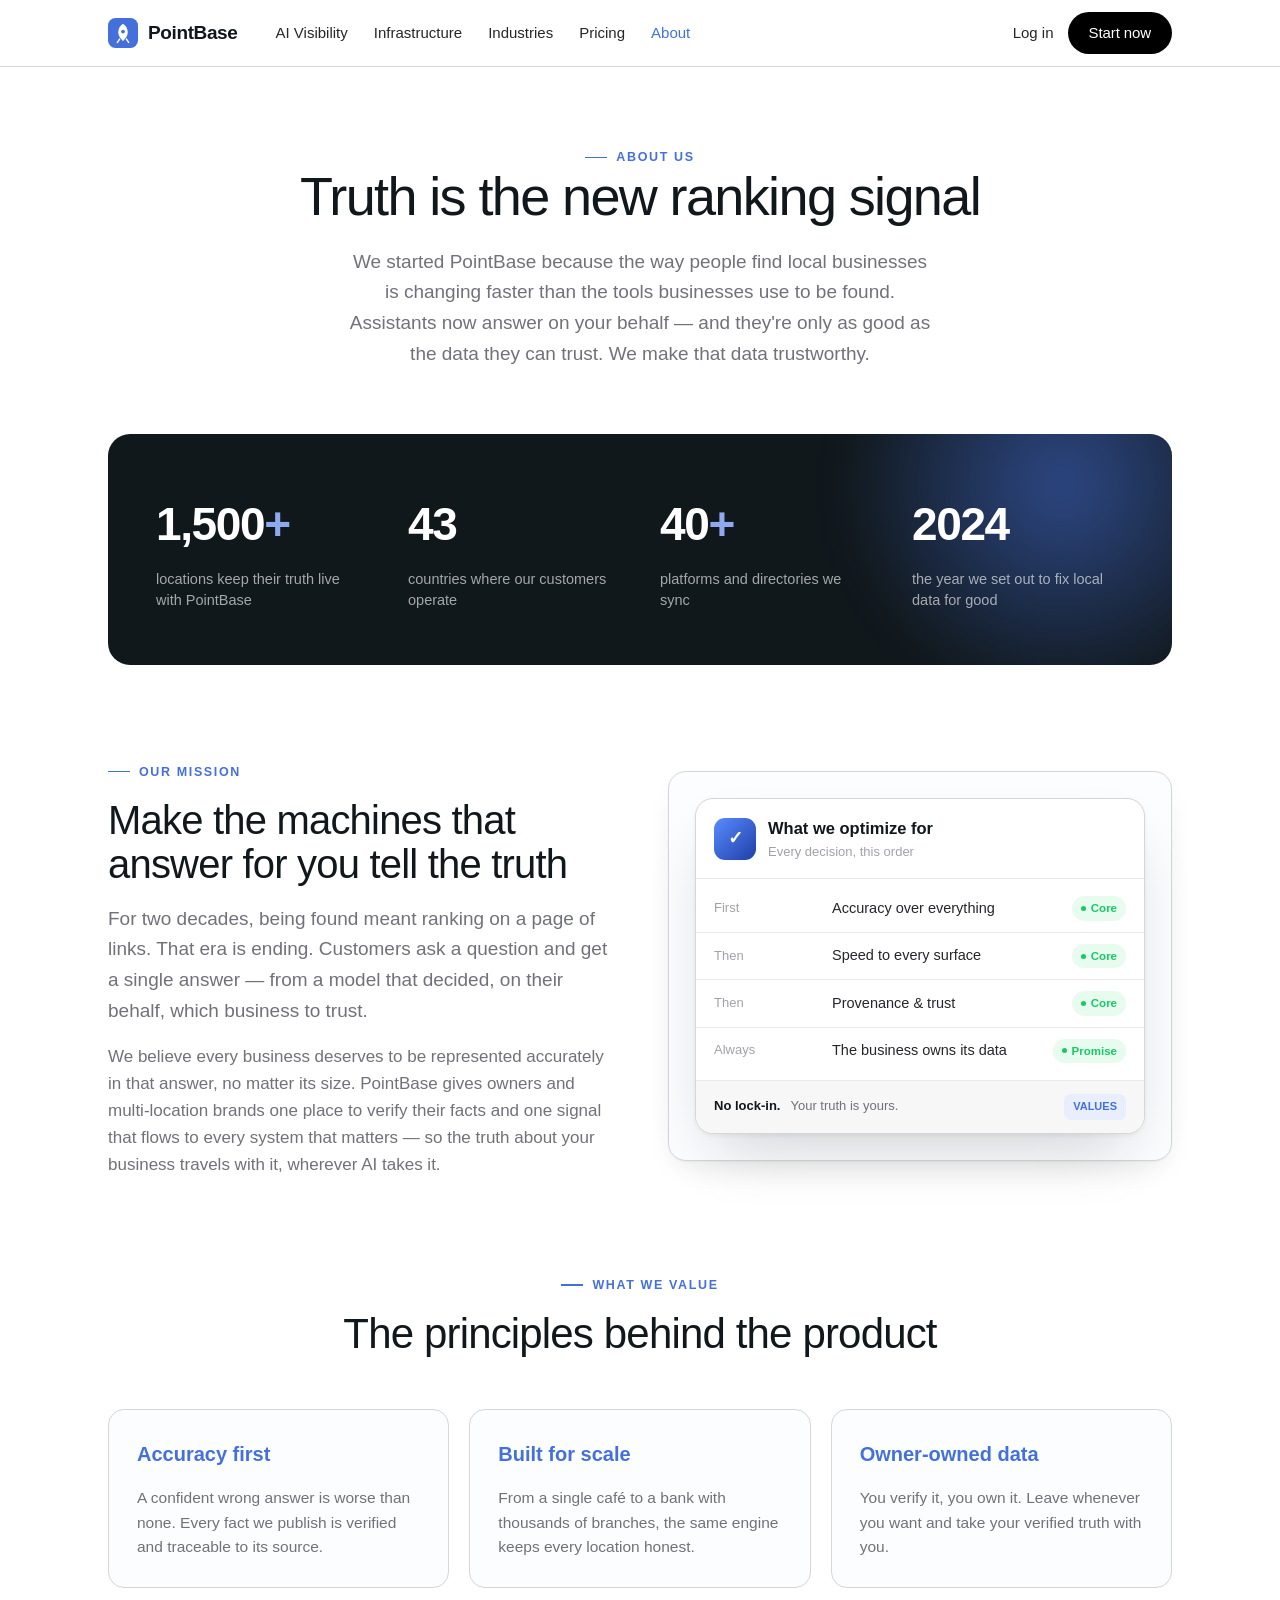
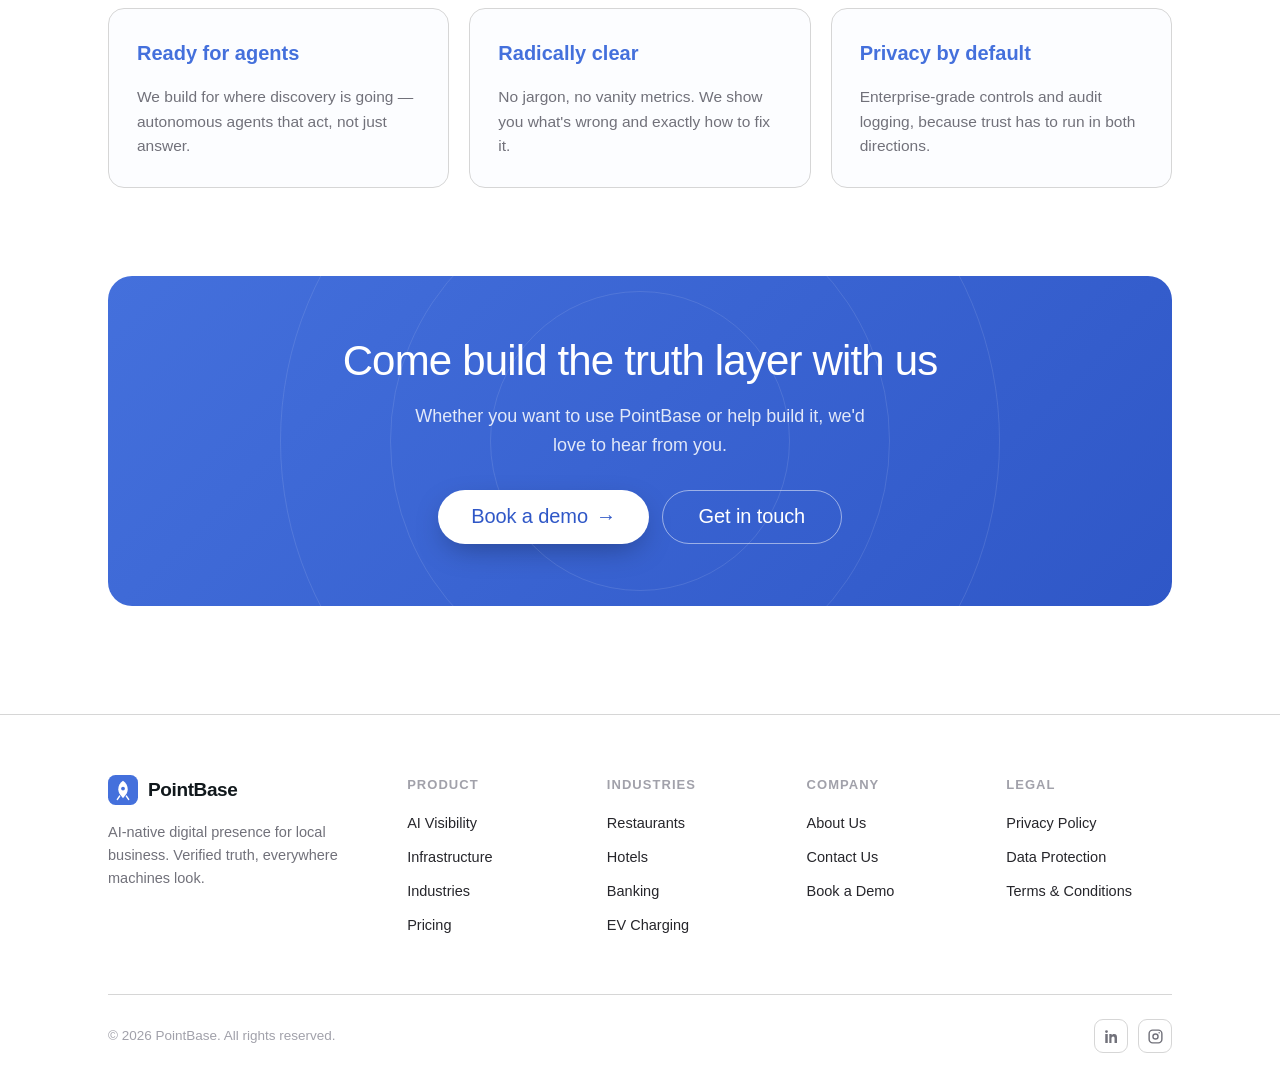
==== about.html @ a091eef6 "Initial commit: PointBase site Co-Authored-By: Claude Opus 5.5 <noreply@anthropic.com>" ====
<!doctype html>
<html lang="en">
<head>
<meta charset="utf-8">
<meta name="viewport" content="width=device-width, initial-scale=1">
<title>About — PointBase</title>
<meta name="description" content="PointBase is building the verified data layer for local business in the age of AI. Our mission: make sure the machines that answer for you tell the truth.">
<link rel="icon" href="data:image/svg+xml,<svg xmlns='http://www.w3.org/2000/svg' viewBox='0 0 100 100'><text y='.9em' font-size='90'>🚀</text></svg>">
<link rel="stylesheet" href="assets/styles.css">
</head>
<body>
<header class="nav">
  <div class="wrap nav-inner">
    <a class="brand" href="index.html"><svg class="mark" viewBox="0 0 32 32" fill="none" aria-hidden="true"><rect width="32" height="32" rx="8" fill="var(--accent)"/><path d="M16 6c3.4 2 5 5.4 5 9.2 0 2.2-.7 4-1.7 5.4l-3.3 4.2-3.3-4.2c-1-1.4-1.7-3.2-1.7-5.4C11 11.4 12.6 8 16 6Z" fill="#fff"/><circle cx="16" cy="14.4" r="2" fill="var(--accent)"/><path d="M12.4 22.5 10 26M19.6 22.5 22 26" stroke="#fff" stroke-width="1.6" stroke-linecap="round"/></svg> PointBase</a>
    <nav class="nav-links">
      <a href="ai-visibility.html">AI Visibility</a>
      <a href="infrastructure.html">Infrastructure</a>
      <a href="industries.html">Industries</a>
      <a href="pricing.html">Pricing</a>
      <a href="about.html" class="active">About</a>
    </nav>
    <div class="nav-cta">
      <a class="login" href="#">Log in</a>
      <a class="btn btn-primary" href="demo.html">Start now</a>
    </div>
  </div>
</header>

<main>
  <section class="page-hero center">
    <div class="wrap">
      <span class="eyebrow">About us</span>
      <h1>Truth is the new ranking signal</h1>
      <p class="lede">We started PointBase because the way people find local businesses is changing faster than the tools businesses use to be found. Assistants now answer on your behalf — and they're only as good as the data they can trust. We make that data trustworthy.</p>
    </div>
  </section>

  <section style="padding-top:24px;">
    <div class="wrap">
      <div class="band">
        <div class="glow"></div>
        <div class="band-grid">
          <div class="stat"><div class="n">1,500<span class="u">+</span></div><div class="l">locations keep their truth live with PointBase</div></div>
          <div class="stat"><div class="n">43</div><div class="l">countries where our customers operate</div></div>
          <div class="stat"><div class="n">40<span class="u">+</span></div><div class="l">platforms and directories we sync</div></div>
          <div class="stat"><div class="n">2024</div><div class="l">the year we set out to fix local data for good</div></div>
        </div>
      </div>
    </div>
  </section>

  <section style="padding-top:0;">
    <div class="wrap split">
      <div>
        <span class="eyebrow">Our mission</span>
        <h2 style="font-size:clamp(28px,3.4vw,40px);margin-top:16px;">Make the machines that answer for you tell the truth</h2>
        <p class="lede" style="margin-top:18px;">For two decades, being found meant ranking on a page of links. That era is ending. Customers ask a question and get a single answer — from a model that decided, on their behalf, which business to trust.</p>
        <p style="margin-top:16px;color:var(--muted);">We believe every business deserves to be represented accurately in that answer, no matter its size. PointBase gives owners and multi-location brands one place to verify their facts and one signal that flows to every system that matters — so the truth about your business travels with it, wherever AI takes it.</p>
      </div>
      <div class="visual">
        <div class="truth">
          <div class="truth-head"><div class="truth-logo" style="background:linear-gradient(135deg,#5A8BFF,#1E3FA8);">✓</div><div><div class="name">What we optimize for</div><div class="sub">Every decision, this order</div></div></div>
          <div class="rows">
            <div class="row"><span class="k">First</span><span class="v">Accuracy over everything</span><span class="tag ok">Core</span></div>
            <div class="row"><span class="k">Then</span><span class="v">Speed to every surface</span><span class="tag ok">Core</span></div>
            <div class="row"><span class="k">Then</span><span class="v">Provenance &amp; trust</span><span class="tag ok">Core</span></div>
            <div class="row"><span class="k">Always</span><span class="v">The business owns its data</span><span class="tag ok">Promise</span></div>
          </div>
          <div class="truth-foot"><b>No lock-in.</b> Your truth is yours.<span class="ai-badge">VALUES</span></div>
        </div>
      </div>
    </div>
  </section>

  <section style="padding-top:0;">
    <div class="wrap">
      <div class="sec-head center"><span class="eyebrow">What we value</span><h2>The principles behind the product</h2></div>
      <div class="grid-3">
        <div class="card value"><div class="vn">Accuracy first</div><p style="color:var(--muted);margin-top:6px;">A confident wrong answer is worse than none. Every fact we publish is verified and traceable to its source.</p></div>
        <div class="card value"><div class="vn">Built for scale</div><p style="color:var(--muted);margin-top:6px;">From a single café to a bank with thousands of branches, the same engine keeps every location honest.</p></div>
        <div class="card value"><div class="vn">Owner-owned data</div><p style="color:var(--muted);margin-top:6px;">You verify it, you own it. Leave whenever you want and take your verified truth with you.</p></div>
        <div class="card value"><div class="vn">Ready for agents</div><p style="color:var(--muted);margin-top:6px;">We build for where discovery is going — autonomous agents that act, not just answer.</p></div>
        <div class="card value"><div class="vn">Radically clear</div><p style="color:var(--muted);margin-top:6px;">No jargon, no vanity metrics. We show you what's wrong and exactly how to fix it.</p></div>
        <div class="card value"><div class="vn">Privacy by default</div><p style="color:var(--muted);margin-top:6px;">Enterprise-grade controls and audit logging, because trust has to run in both directions.</p></div>
      </div>
    </div>
  </section>

  <section style="padding-top:0;">
    <div class="wrap"><div class="cta-band"><div class="rings"><span style="width:300px;height:300px;"></span><span style="width:500px;height:500px;"></span><span style="width:720px;height:720px;"></span></div><h2>Come build the truth layer with us</h2><p>Whether you want to use PointBase or help build it, we'd love to hear from you.</p><div class="cta-actions"><a class="btn btn-primary btn-lg" href="demo.html">Book a demo <span class="arrow">→</span></a><a class="btn btn-ghost btn-lg" href="contact.html">Get in touch</a></div></div></div>
  </section>
</main>

<footer>
  <div class="wrap">
    <div class="foot-grid">
      <div class="foot-brand"><a class="brand" href="index.html"><svg class="mark" viewBox="0 0 32 32" fill="none" aria-hidden="true"><rect width="32" height="32" rx="8" fill="var(--accent)"/><path d="M16 6c3.4 2 5 5.4 5 9.2 0 2.2-.7 4-1.7 5.4l-3.3 4.2-3.3-4.2c-1-1.4-1.7-3.2-1.7-5.4C11 11.4 12.6 8 16 6Z" fill="#fff"/><circle cx="16" cy="14.4" r="2" fill="var(--accent)"/><path d="M12.4 22.5 10 26M19.6 22.5 22 26" stroke="#fff" stroke-width="1.6" stroke-linecap="round"/></svg> PointBase</a><p>AI-native digital presence for local business. Verified truth, everywhere machines look.</p></div>
      <div class="foot-col"><h5>Product</h5><a href="ai-visibility.html">AI Visibility</a><a href="infrastructure.html">Infrastructure</a><a href="industries.html">Industries</a><a href="pricing.html">Pricing</a></div>
      <div class="foot-col"><h5>Industries</h5><a href="industries.html">Restaurants</a><a href="industries.html">Hotels</a><a href="industries.html">Banking</a><a href="industries.html">EV Charging</a></div>
      <div class="foot-col"><h5>Company</h5><a href="about.html">About Us</a><a href="contact.html">Contact Us</a><a href="demo.html">Book a Demo</a></div>
      <div class="foot-col"><h5>Legal</h5><a href="#">Privacy Policy</a><a href="#">Data Protection</a><a href="#">Terms &amp; Conditions</a></div>
    </div>
    <div class="foot-bottom"><p>© 2026 PointBase. All rights reserved.</p><div class="socials"><a href="#" aria-label="LinkedIn"><svg width="17" height="17" viewBox="0 0 24 24" fill="currentColor"><path d="M6.94 5a2 2 0 1 1-4 0 2 2 0 0 1 4 0ZM3.2 8.5h3.5V21H3.2V8.5Zm5.7 0h3.35v1.7h.05c.47-.85 1.6-1.75 3.3-1.75 3.53 0 4.18 2.2 4.18 5.07V21h-3.5v-5.9c0-1.4-.03-3.2-2-3.2-2 0-2.3 1.53-2.3 3.1V21H8.9V8.5Z"/></svg></a><a href="#" aria-label="Instagram"><svg width="17" height="17" viewBox="0 0 24 24" fill="none" stroke="currentColor" stroke-width="2"><rect x="3" y="3" width="18" height="18" rx="5"/><circle cx="12" cy="12" r="3.6"/><circle cx="17.2" cy="6.8" r="1.1" fill="currentColor" stroke="none"/></svg></a></div></div>
  </div>
</footer>
</body>
</html>
---- assets/styles.css ----
/* PointBase — shared styles (Obenan-matched palette, light only) */
:root {
  --ground:#FFFFFF; --surface:#FFFFFF; --surface-2:#F7F7F7; --card:#FCFDFF;
  --ink:#11181C; --ink-2:#26262B; --muted:#71717A; --faint:#A1A1AA;
  --hair:#D6D6D6; --hair-2:#EAEAEC;
  --accent:#4470DC; --accent-deep:#2F57C7; --accent-wash:#E9EEFC;
  --good:#17C964; --good-wash:#E8FBEF; --warn:#F5A524; --warn-wash:#FEF4E6;
  --bad:#F31260; --bad-wash:#FEE7EF;
  --shadow:0 1px 2px rgba(17,24,28,.04),0 12px 32px -12px rgba(17,24,28,.12);
  --shadow-lg:0 2px 4px rgba(17,24,28,.05),0 30px 60px -20px rgba(17,24,28,.20);
  --font-display:"Helvetica Neue",Helvetica,Arial,sans-serif;
  --font-body:"Helvetica Neue",Helvetica,Arial,sans-serif;
  --maxw:1120px;
}
*{box-sizing:border-box;}
html{scroll-behavior:smooth;}
@media (prefers-reduced-motion:reduce){html{scroll-behavior:auto;}*{animation:none!important;transition:none!important;}}
body{margin:0;background:var(--ground);color:var(--ink);font-family:var(--font-body);font-size:17px;line-height:1.6;-webkit-font-smoothing:antialiased;text-rendering:optimizeLegibility;}
a{color:inherit;text-decoration:none;}
::selection{background:var(--accent);color:#fff;}
:focus-visible{outline:2px solid var(--accent);outline-offset:3px;border-radius:4px;}
img{max-width:100%;}
.wrap{max-width:var(--maxw);margin:0 auto;padding:0 28px;}
h1,h2,h3{font-family:var(--font-display);font-weight:500;letter-spacing:-.02em;line-height:1.1;margin:0;text-wrap:balance;}
h1{font-weight:400;letter-spacing:-.03em;}
.eyebrow{font-family:var(--font-display);font-size:12.5px;font-weight:600;letter-spacing:.13em;text-transform:uppercase;color:var(--accent);display:inline-flex;align-items:center;gap:9px;}
.eyebrow::before{content:"";width:22px;height:1.5px;background:var(--accent);display:inline-block;}
p{margin:0;}
.lede{color:var(--muted);font-size:19px;line-height:1.62;}
/* Buttons */
/* Buttons — matched to Obenan: black pills, light weight, flat */
.btn{display:inline-flex;align-items:center;justify-content:center;gap:8px;font-family:var(--font-display);font-weight:400;font-size:15px;line-height:1.5;letter-spacing:-.1px;padding:9px 20px;border-radius:9999px;cursor:pointer;transition:background .2s,color .2s,border-color .2s;border:1px solid transparent;white-space:nowrap;}
.btn-primary{background:#000;color:#fff;}
.btn-primary:hover{background:#1F2937;}
.btn-ghost{background:transparent;color:var(--ink);border:1px solid var(--hair);}
.btn-ghost:hover{background:var(--surface-2);border-color:var(--ink);}
.btn-lg{padding:0 32px;height:54px;min-width:180px;font-size:20px;font-weight:300;line-height:.85;border-radius:9999px;}
.arrow{transition:transform .15s;}
.btn:hover .arrow{transform:translateX(3px);}
/* Nav */
header.nav{position:sticky;top:0;z-index:50;background:rgba(255,255,255,.82);backdrop-filter:saturate(180%) blur(14px);border-bottom:1px solid var(--hair);}
.nav-inner{display:flex;align-items:center;gap:30px;height:66px;}
.brand{display:flex;align-items:center;gap:10px;font-family:var(--font-display);font-weight:700;font-size:19px;letter-spacing:-.02em;color:var(--ink);}
.mark{width:30px;height:30px;flex:none;}
.nav-links{display:flex;gap:26px;margin-left:8px;}
.nav-links a{font-size:15px;color:var(--ink-2);font-weight:500;transition:color .15s;}
.nav-links a:hover,.nav-links a.active{color:var(--accent);}
.nav-cta{margin-left:auto;display:flex;align-items:center;gap:14px;}
.nav-cta .login{font-size:15px;color:var(--ink-2);font-weight:500;}
.nav-cta .login:hover{color:var(--accent);}
@media (max-width:900px){.nav-links,.nav-cta .login{display:none;}}
/* Layout helpers */
section{padding:88px 0;}
.sec-head{max-width:660px;margin-bottom:52px;}
.sec-head.center{margin-inline:auto;text-align:center;}
.sec-head.center .eyebrow{justify-content:center;}
.sec-head h2{font-size:clamp(29px,3.6vw,42px);margin-top:16px;}
.sec-head p{margin-top:18px;}
.page-hero{padding:72px 0 40px;}
.page-hero h1{font-size:clamp(36px,4.6vw,54px);}
.page-hero .lede{margin-top:20px;max-width:56ch;}
.page-hero.center{text-align:center;}
.page-hero.center .lede{margin-inline:auto;}
.page-hero.center .eyebrow{justify-content:center;}
.hero-actions{display:flex;gap:13px;margin-top:30px;flex-wrap:wrap;}
.page-hero.center .hero-actions{justify-content:center;}
.pill{display:inline-flex;align-items:center;gap:8px;font-size:13.5px;font-weight:500;color:var(--ink-2);background:var(--surface);border:1px solid var(--hair);padding:6px 13px 6px 8px;border-radius:100px;box-shadow:var(--shadow);margin-bottom:24px;}
.pill .dot{width:7px;height:7px;border-radius:50%;background:var(--good);box-shadow:0 0 0 3px var(--good-wash);}
.grad{background:linear-gradient(100deg,var(--accent),var(--accent-deep));-webkit-background-clip:text;background-clip:text;color:transparent;}
/* Cards */
.grid-2{display:grid;grid-template-columns:repeat(2,1fr);gap:20px;}
.grid-3{display:grid;grid-template-columns:repeat(3,1fr);gap:20px;}
.grid-4{display:grid;grid-template-columns:repeat(4,1fr);gap:16px;}
.card{background:var(--card);border:1px solid var(--hair);border-radius:16px;padding:28px;transition:transform .18s,box-shadow .18s,border-color .18s;}
.card:hover{transform:translateY(-3px);box-shadow:var(--shadow);border-color:color-mix(in srgb,var(--accent) 35%,var(--hair));}
.card .ic{width:44px;height:44px;border-radius:12px;background:var(--accent-wash);color:var(--accent);display:grid;place-items:center;margin-bottom:18px;}
.card h3{font-size:20px;}
.card p{margin-top:10px;color:var(--muted);font-size:15.5px;line-height:1.58;}
.card ul{margin:16px 0 0;padding:0;list-style:none;display:flex;flex-direction:column;gap:9px;}
.card li{font-size:14.5px;color:var(--ink-2);display:flex;gap:9px;align-items:flex-start;}
.card li svg{flex:none;margin-top:3px;color:var(--good);}
/* Stat band */
.band{background:var(--ink);color:#fff;border-radius:22px;padding:54px 48px;position:relative;overflow:hidden;}
.band .glow{position:absolute;width:460px;height:460px;border-radius:50%;background:radial-gradient(circle,rgba(68,112,220,.55),transparent 68%);top:-180px;right:-120px;filter:blur(20px);pointer-events:none;}
.band-grid{display:grid;grid-template-columns:repeat(4,1fr);gap:40px;position:relative;}
.stat .n{font-family:var(--font-display);font-weight:700;font-size:clamp(34px,4vw,46px);letter-spacing:-.03em;color:#fff;font-variant-numeric:tabular-nums;}
.stat .n .u{color:#8FA9EE;}
.stat .l{color:rgba(255,255,255,.62);font-size:14.5px;margin-top:8px;line-height:1.45;}
/* Split */
.split{display:grid;grid-template-columns:1fr 1fr;gap:56px;align-items:center;}
.split.rev .visual{order:-1;}
.feature-list{display:flex;flex-direction:column;gap:22px;margin-top:28px;}
.fl-item{display:flex;gap:15px;}
.fl-item .fic{width:40px;height:40px;flex:none;border-radius:11px;background:var(--surface);border:1px solid var(--hair);display:grid;place-items:center;color:var(--accent);box-shadow:var(--shadow);}
.fl-item h4{margin:0 0 4px;font-family:var(--font-display);font-size:17px;font-weight:600;letter-spacing:-.01em;}
.fl-item p{color:var(--muted);font-size:15px;}
.visual{background:var(--card);border:1px solid var(--hair);border-radius:18px;padding:26px;box-shadow:var(--shadow);}
/* Truth card */
.truth{background:var(--surface);border:1px solid var(--hair);border-radius:18px;box-shadow:var(--shadow-lg);overflow:hidden;}
.truth-head{display:flex;align-items:center;gap:12px;padding:16px 18px;border-bottom:1px solid var(--hair-2);}
.truth-logo{width:42px;height:42px;border-radius:11px;background:linear-gradient(135deg,#FF8A3D,#E85D2C);display:grid;place-items:center;color:#fff;font-family:var(--font-display);font-weight:700;font-size:18px;flex:none;}
.truth-head .name{font-family:var(--font-display);font-weight:700;font-size:16.5px;}
.truth-head .sub{font-size:13px;color:var(--faint);}
.truth-score{margin-left:auto;text-align:right;}
.truth-score .n{font-family:var(--font-display);font-weight:700;font-size:22px;color:var(--good);font-variant-numeric:tabular-nums;}
.truth-score .l{font-size:11px;color:var(--faint);text-transform:uppercase;letter-spacing:.07em;}
.rows{padding:6px 0;}
.row{display:grid;grid-template-columns:106px 1fr auto;gap:12px;align-items:center;padding:11px 18px;}
.row+.row{border-top:1px solid var(--hair-2);}
.row .k{font-size:13px;color:var(--faint);font-weight:500;}
.row .v{font-size:14.5px;color:var(--ink-2);font-weight:500;}
.tag{font-size:11.5px;font-weight:600;padding:3px 9px;border-radius:100px;display:inline-flex;align-items:center;gap:5px;}
.tag.ok{color:var(--good);background:var(--good-wash);}
.tag.fix{color:var(--warn);background:var(--warn-wash);}
.tag.bad{color:var(--bad);background:var(--bad-wash);}
.tag::before{content:"";width:5px;height:5px;border-radius:50%;background:currentColor;}
.truth-foot{padding:13px 18px;background:var(--surface-2);border-top:1px solid var(--hair-2);display:flex;align-items:center;gap:10px;font-size:13px;color:var(--muted);}
.truth-foot b{color:var(--ink);font-weight:600;}
.ai-badge{margin-left:auto;font-size:11px;font-weight:600;color:var(--accent);background:var(--accent-wash);padding:4px 9px;border-radius:7px;}
/* Industries */
.ind{position:relative;overflow:hidden;border-radius:15px;border:1px solid var(--hair);background:var(--card);padding:22px;min-height:148px;display:flex;flex-direction:column;justify-content:space-between;transition:transform .18s,border-color .18s;}
.ind:hover{transform:translateY(-3px);border-color:var(--accent);}
.ind .ie{width:40px;height:40px;border-radius:11px;display:grid;place-items:center;font-size:20px;background:var(--surface-2);}
.ind h4{font-family:var(--font-display);font-weight:700;font-size:17px;margin:0;}
.ind p{font-size:13px;color:var(--faint);margin-top:3px;}
/* Logos */
.logos{padding:30px 0 8px;}
.logos p{text-align:center;font-size:13px;letter-spacing:.1em;text-transform:uppercase;color:var(--faint);margin-bottom:22px;font-weight:600;}
.logo-row{display:flex;flex-wrap:wrap;justify-content:center;gap:40px 54px;align-items:center;opacity:.85;}
.logo-row span{font-family:var(--font-display);font-weight:700;font-size:20px;color:var(--muted);letter-spacing:-.01em;}
/* Pricing */
.price-grid{display:grid;grid-template-columns:repeat(3,1fr);gap:20px;align-items:stretch;}
.plan{background:var(--card);border:1px solid var(--hair);border-radius:18px;padding:30px;display:flex;flex-direction:column;}
.plan.pop{border-color:var(--accent);box-shadow:var(--shadow-lg);position:relative;}
.plan.pop::before{content:"Most popular";position:absolute;top:-12px;left:30px;background:var(--accent);color:#fff;font-size:11.5px;font-weight:600;padding:4px 12px;border-radius:100px;}
.plan .pname{font-family:var(--font-display);font-weight:600;font-size:17px;color:var(--accent);}
.plan .pprice{font-family:var(--font-display);font-weight:700;font-size:42px;letter-spacing:-.03em;margin:14px 0 2px;font-variant-numeric:tabular-nums;}
.plan .pprice small{font-size:15px;font-weight:500;color:var(--faint);}
.plan .pdesc{color:var(--muted);font-size:14.5px;min-height:42px;}
.plan ul{list-style:none;padding:0;margin:22px 0;display:flex;flex-direction:column;gap:12px;flex:1;}
.plan li{font-size:14.5px;display:flex;gap:10px;align-items:flex-start;color:var(--ink-2);}
.plan li svg{flex:none;margin-top:3px;color:var(--accent);}
/* FAQ */
.faq{display:flex;flex-direction:column;gap:0;max-width:820px;margin:0 auto;}
.faq details{border-bottom:1px solid var(--hair);padding:20px 4px;}
.faq summary{font-family:var(--font-display);font-weight:600;font-size:17.5px;cursor:pointer;list-style:none;display:flex;justify-content:space-between;gap:16px;align-items:center;}
.faq summary::-webkit-details-marker{display:none;}
.faq summary::after{content:"+";color:var(--accent);font-size:22px;font-weight:400;}
.faq details[open] summary::after{content:"–";}
.faq details p{margin-top:12px;color:var(--muted);font-size:15.5px;}
/* Forms */
.form{background:var(--card);border:1px solid var(--hair);border-radius:18px;padding:32px;box-shadow:var(--shadow);}
.field{display:flex;flex-direction:column;gap:7px;margin-bottom:18px;}
.field label{font-size:14px;font-weight:600;color:var(--ink-2);font-family:var(--font-display);}
.field input,.field textarea,.field select{font-family:var(--font-body);font-size:15.5px;padding:12px 14px;border-radius:10px;border:1px solid var(--hair);background:var(--ground);color:var(--ink);transition:border-color .15s;}
.field input:focus,.field textarea:focus,.field select:focus{outline:none;border-color:var(--accent);}
.field textarea{resize:vertical;min-height:120px;}
.form-note{font-size:13px;color:var(--faint);margin-top:6px;}
/* Contact detail cards */
.contact-item{display:flex;gap:14px;align-items:flex-start;padding:18px 0;border-bottom:1px solid var(--hair-2);}
.contact-item .ci{width:42px;height:42px;flex:none;border-radius:11px;background:var(--accent-wash);color:var(--accent);display:grid;place-items:center;}
.contact-item h4{margin:0 0 3px;font-family:var(--font-display);font-size:16px;font-weight:600;}
.contact-item p{color:var(--muted);font-size:14.5px;}
/* Values */
.value{display:flex;flex-direction:column;gap:10px;}
.value .vn{font-family:var(--font-display);font-weight:700;font-size:20px;color:var(--accent);}
/* CTA */
.cta-band{background:linear-gradient(135deg,var(--accent),var(--accent-deep));border-radius:24px;padding:62px 48px;text-align:center;position:relative;overflow:hidden;}
.cta-band h2{color:#fff;font-size:clamp(28px,3.6vw,42px);}
.cta-band p{color:rgba(255,255,255,.85);max-width:48ch;margin:18px auto 30px;font-size:18px;}
.cta-band .btn-primary{background:#fff;color:var(--accent-deep);box-shadow:0 10px 30px -8px rgba(0,0,0,.35);}
.cta-band .btn-primary:hover{background:#fff;transform:translateY(-2px);}
.cta-band .btn-ghost{color:#fff;border-color:rgba(255,255,255,.5);}
.cta-band .btn-ghost:hover{background:rgba(255,255,255,.12);border-color:#fff;}
.cta-actions{display:flex;gap:13px;justify-content:center;flex-wrap:wrap;}
.cta-band .rings{position:absolute;inset:0;pointer-events:none;opacity:.5;}
.cta-band .rings span{position:absolute;border:1px solid rgba(255,255,255,.22);border-radius:50%;top:50%;left:50%;transform:translate(-50%,-50%);}
/* Footer */
footer{border-top:1px solid var(--hair);padding:60px 0 34px;margin-top:20px;}
.foot-grid{display:grid;grid-template-columns:1.6fr 1fr 1fr 1fr 1fr;gap:34px;}
.foot-brand p{color:var(--muted);font-size:14.5px;margin-top:16px;max-width:30ch;}
.foot-col h5{font-family:var(--font-display);font-size:13px;text-transform:uppercase;letter-spacing:.08em;color:var(--faint);font-weight:600;margin:0 0 16px;}
.foot-col a{display:block;color:var(--ink-2);font-size:14.5px;margin-bottom:11px;transition:color .15s;}
.foot-col a:hover{color:var(--accent);}
.foot-bottom{display:flex;justify-content:space-between;align-items:center;margin-top:46px;padding-top:24px;border-top:1px solid var(--hair);gap:16px;flex-wrap:wrap;}
.foot-bottom p{font-size:13.5px;color:var(--faint);}
.socials{display:flex;gap:10px;}
.socials a{width:34px;height:34px;border-radius:9px;border:1px solid var(--hair);display:grid;place-items:center;color:var(--muted);transition:color .15s,border-color .15s;}
.socials a:hover{color:var(--accent);border-color:var(--accent);}
@media (max-width:940px){
  .hero-grid,.split,.band-grid,.grid-3,.grid-4,.grid-2,.price-grid{grid-template-columns:1fr;}
  .band-grid{grid-template-columns:repeat(2,1fr);gap:30px;}
  .grid-4{grid-template-columns:repeat(2,1fr);}
  .split.rev .visual{order:0;}
  .foot-grid{grid-template-columns:1fr 1fr;}
  section{padding:64px 0;}
}
@media (max-width:560px){
  .grid-4{grid-template-columns:1fr;}
  .band,.cta-band{padding:40px 26px;}
}
/* ===== Front-page sections (Obenan-format) ===== */
.centered{max-width:820px;margin:0 auto;text-align:center;}
.centered .lede{margin:18px auto 0;}
.section-tag{font-size:13px;font-weight:600;color:var(--accent);letter-spacing:.04em;margin-bottom:14px;}
h2.big{font-size:clamp(28px,4.2vw,48px);line-height:1.08;font-weight:400;letter-spacing:-.025em;}
/* Centered hero (Obenan format) */
.hero-center{text-align:center;padding:70px 0 52px;}
.hero-title{font-family:var(--font-display);font-weight:300;font-size:clamp(34px,7vw,86px);line-height:1.05;letter-spacing:-.025em;max-width:16ch;margin:0 auto;color:var(--ink);}
.trust-up{margin-top:32px;text-transform:uppercase;letter-spacing:.13em;font-size:13px;font-weight:500;color:var(--faint);}
.hero-card{margin:50px auto 0;max-width:560px;width:100%;}
.hero-center .hero-actions{justify-content:center;margin-top:38px;}
.muted-line{color:var(--muted);font-size:17px;text-align:center;max-width:640px;margin:34px auto 0;}
/* Business truth card (stacked label/value + state) */
.biz{background:var(--surface);border:1px solid var(--hair);border-radius:20px;box-shadow:var(--shadow-lg);overflow:hidden;width:100%;max-width:540px;margin:0 auto;}
.biz-head{padding:18px 20px 16px;border-bottom:1px solid var(--hair-2);}
.biz-head .name{font-family:var(--font-display);font-weight:500;font-size:18px;}
.biz-head .addr{font-size:13px;color:var(--faint);margin-top:3px;}
.biz-body{padding:2px 20px;}
.biz-row{padding:12px 0;border-top:1px solid var(--hair-2);}
.biz-row:first-child{border-top:none;}
.biz-row .k{font-size:11px;letter-spacing:.09em;text-transform:uppercase;color:var(--faint);font-weight:600;}
.biz-row .v{font-size:15px;color:var(--muted);margin-top:3px;}
.biz-row .conflict{font-size:13.5px;color:var(--muted);opacity:.85;margin-top:3px;}
.biz-row .v.ok{color:var(--ink-2);}
.biz-foot{padding:16px 20px 20px;}
.biz-badge{display:inline-flex;align-items:center;gap:8px;padding:7px 14px;border-radius:9999px;font-family:var(--font-display);font-weight:600;font-size:12px;letter-spacing:.09em;text-transform:uppercase;}
.biz-badge.bad{color:#C2410C;background:#FDEEE1;}
.biz-badge.good{color:#0E7C4A;background:var(--good-wash);}
.biz-badge .badge-dot{width:7px;height:7px;border-radius:50%;background:currentColor;}
/* State pills */
.states{display:flex;gap:12px;justify-content:center;flex-wrap:wrap;margin:0 auto 8px;}
.state{padding:9px 20px;border-radius:9999px;border:1px solid var(--hair);font-family:var(--font-display);font-size:14.5px;font-weight:500;color:var(--muted);background:var(--surface);display:inline-flex;align-items:center;gap:8px;}
.state .sd{width:8px;height:8px;border-radius:50%;background:var(--faint);}
.state.on{color:var(--ink);border-color:var(--ink);}
.state.on.green{color:var(--good);border-color:var(--good);background:var(--good-wash);}
.state.on.green .sd{background:var(--good);}
.state.on .sd{background:var(--accent);}
/* Feature list (five systems) */
.systems{display:grid;grid-template-columns:repeat(2,1fr);gap:14px 40px;}
.sys{display:flex;gap:14px;padding:16px 0;border-top:1px solid var(--hair-2);}
.sys:first-child,.sys:nth-child(2){border-top:none;}
.sys .si{width:38px;height:38px;flex:none;border-radius:10px;background:var(--accent-wash);color:var(--accent);display:grid;place-items:center;}
.sys h4{margin:0 0 3px;font-family:var(--font-display);font-weight:500;font-size:16px;}
.sys p{margin:0;color:var(--muted);font-size:14px;line-height:1.5;}
/* AI-to-AI chat mockup */
.chat{background:var(--surface);border:1px solid var(--hair);border-radius:20px;box-shadow:var(--shadow-lg);overflow:hidden;width:100%;max-width:440px;}
.chat-head{display:flex;align-items:center;gap:10px;padding:15px 18px;border-bottom:1px solid var(--hair-2);}
.chat-head .avatar{width:30px;height:30px;border-radius:8px;background:#000;color:#fff;display:grid;place-items:center;font-size:13px;font-weight:600;font-family:var(--font-display);}
.chat-head .ct{font-family:var(--font-display);font-weight:500;font-size:15px;}
.chat-head .cs{font-size:12px;color:var(--good);margin-left:auto;display:flex;align-items:center;gap:6px;}
.chat-head .cs::before{content:"";width:7px;height:7px;border-radius:50%;background:var(--good);}
.chat-body{padding:18px;display:flex;flex-direction:column;gap:12px;background:var(--surface-2);}
.bubble{padding:12px 15px;border-radius:14px;font-size:14px;line-height:1.5;max-width:88%;}
.bubble.user{align-self:flex-end;background:#000;color:#fff;border-bottom-right-radius:4px;}
.bubble.ai{align-self:flex-start;background:var(--surface);border:1px solid var(--hair);color:var(--ink-2);border-bottom-left-radius:4px;}
.chat-input{display:flex;align-items:center;gap:10px;padding:12px 16px;border-top:1px solid var(--hair-2);color:var(--faint);font-size:14px;}
.chat-input .send{margin-left:auto;width:30px;height:30px;border-radius:8px;background:#000;color:#fff;display:grid;place-items:center;}
/* Marquee */
.marquee{overflow:hidden;-webkit-mask-image:linear-gradient(90deg,transparent,#000 8%,#000 92%,transparent);mask-image:linear-gradient(90deg,transparent,#000 8%,#000 92%,transparent);}
.marquee-track{display:flex;gap:52px;width:max-content;animation:rr-scroll 34s linear infinite;}
.marquee-track span{font-family:var(--font-display);font-weight:500;font-size:19px;color:var(--muted);white-space:nowrap;}
@keyframes rr-scroll{to{transform:translateX(-50%);}}
@media (prefers-reduced-motion:reduce){.marquee-track{animation:none;}}
/* Testimonial */
.quote-wrap{max-width:900px;margin:0 auto;text-align:center;}
.quote-wrap .stats-inline{display:flex;justify-content:center;gap:56px;margin-bottom:36px;flex-wrap:wrap;}
.quote-wrap .stats-inline .qs .n{font-family:var(--font-display);font-weight:500;font-size:44px;color:var(--accent);letter-spacing:-.02em;}
.quote-wrap .stats-inline .qs .l{color:var(--muted);font-size:14px;}
.quote-wrap blockquote{font-family:var(--font-display);font-weight:400;font-size:clamp(22px,2.8vw,30px);line-height:1.34;letter-spacing:-.01em;margin:0 0 24px;text-wrap:balance;}
.quote-wrap .cite{font-size:15px;color:var(--muted);}
.quote-wrap .cite b{color:var(--ink);font-weight:600;}
@media (max-width:940px){.systems{grid-template-columns:1fr;}.sys:nth-child(2){border-top:1px solid var(--hair-2);}}
/* ===== Phone / small viewports ===== */
@media (max-width:600px){
  .wrap{padding:0 20px;}
  section{padding:52px 0;}
  .hero-center{padding:44px 0 40px;}
  .hero-title{font-size:clamp(31px,8.6vw,46px);max-width:18ch;}
  .trust-up{margin-top:26px;font-size:12px;}
  .hero-card{margin-top:38px;}
  .page-hero{padding-top:44px;}
  h2.big{font-size:clamp(26px,7vw,34px);}
  .sec-head h2{font-size:clamp(26px,7vw,32px);}
  .page-hero h1{font-size:clamp(32px,8.6vw,42px);}
  .lede{font-size:17px;}
  .band{padding:32px 22px;border-radius:18px;}
  .band-grid{grid-template-columns:1fr 1fr;gap:26px 20px;}
  .stat .n{font-size:clamp(28px,9vw,36px);}
  .btn-lg{height:50px;font-size:17px;padding:0 24px;min-width:0;width:100%;}
  .hero-actions,.cta-actions{width:100%;}
  .hero-actions .btn,.cta-actions .btn{flex:1 1 100%;}
  .cta-band{padding:38px 22px;}
  .quote-wrap .stats-inline{gap:32px;}
  .quote-wrap .stats-inline .qs .n{font-size:36px;}
  .foot-grid{grid-template-columns:1fr 1fr;gap:28px 20px;}
  .biz{max-width:100%;}
  .marquee-track span{font-size:17px;}
}
@media (max-width:380px){
  .foot-grid{grid-template-columns:1fr;}
  .band-grid{grid-template-columns:1fr;}
}
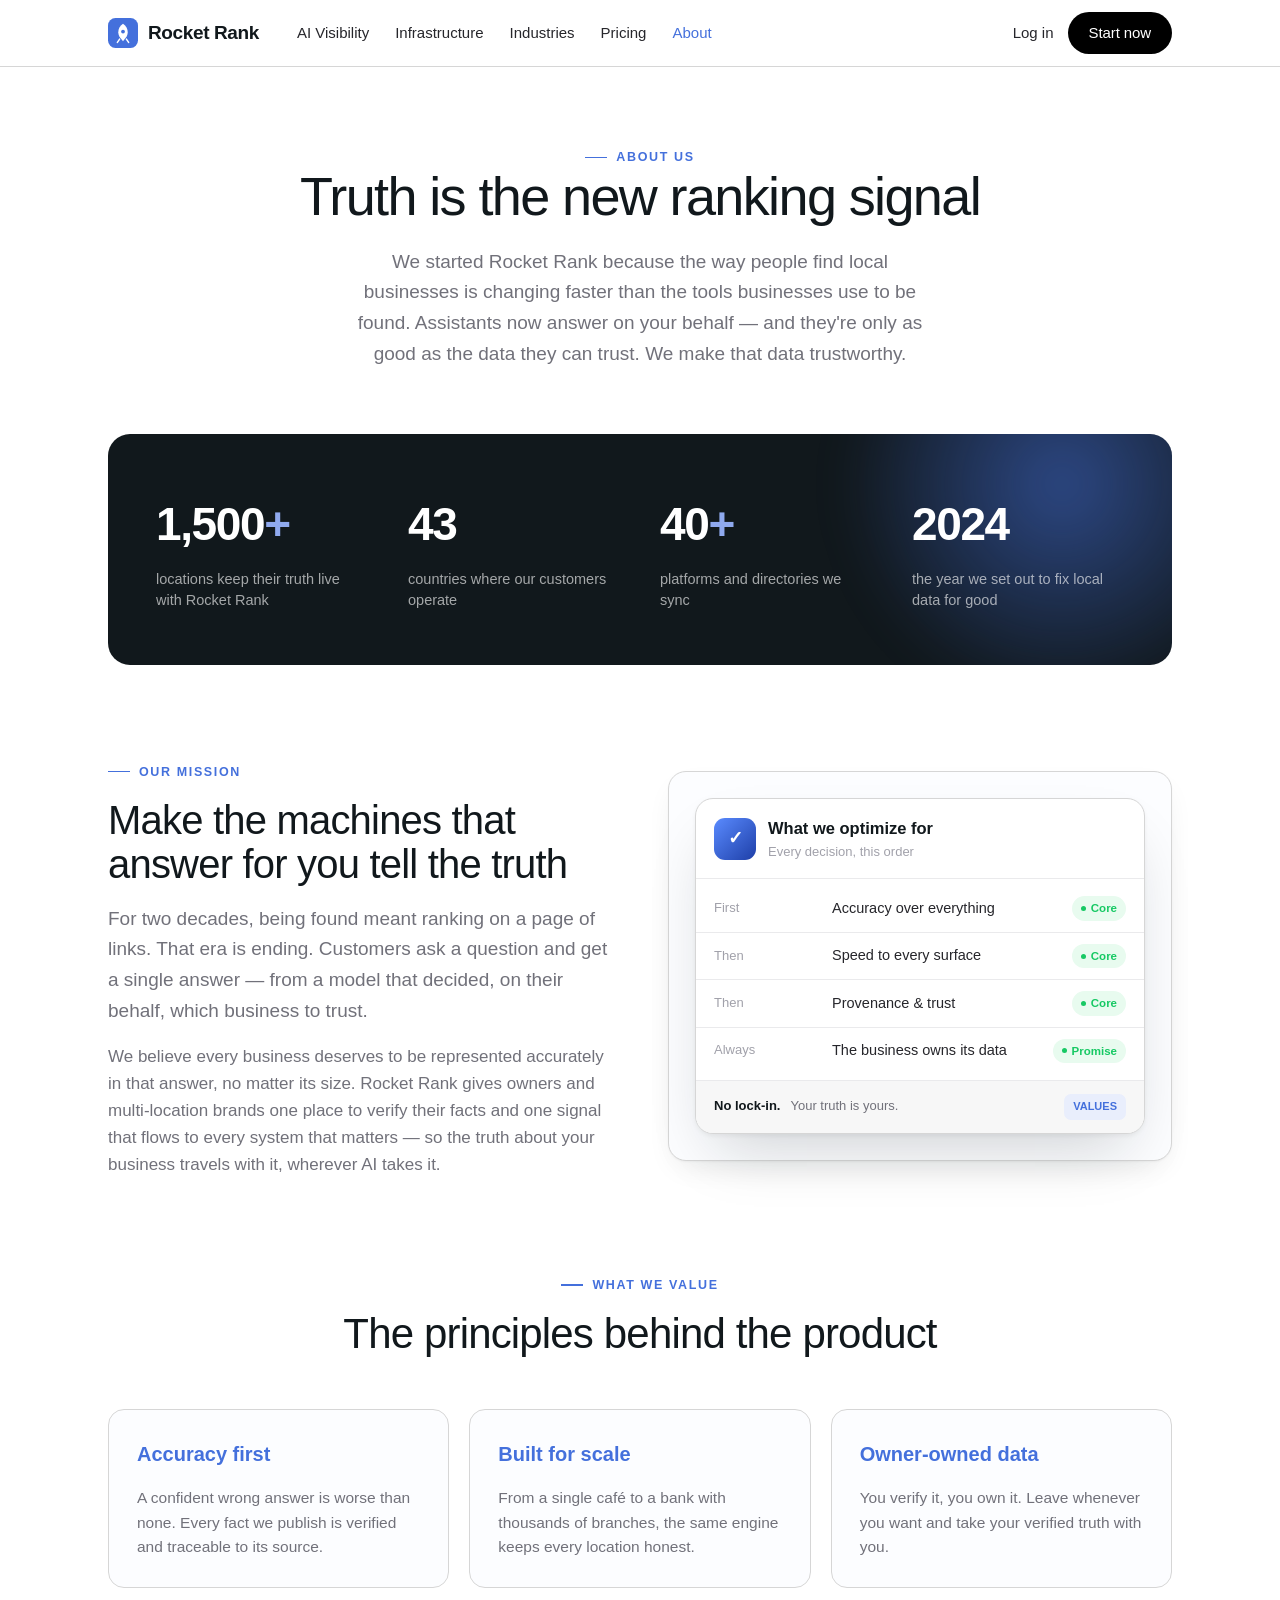
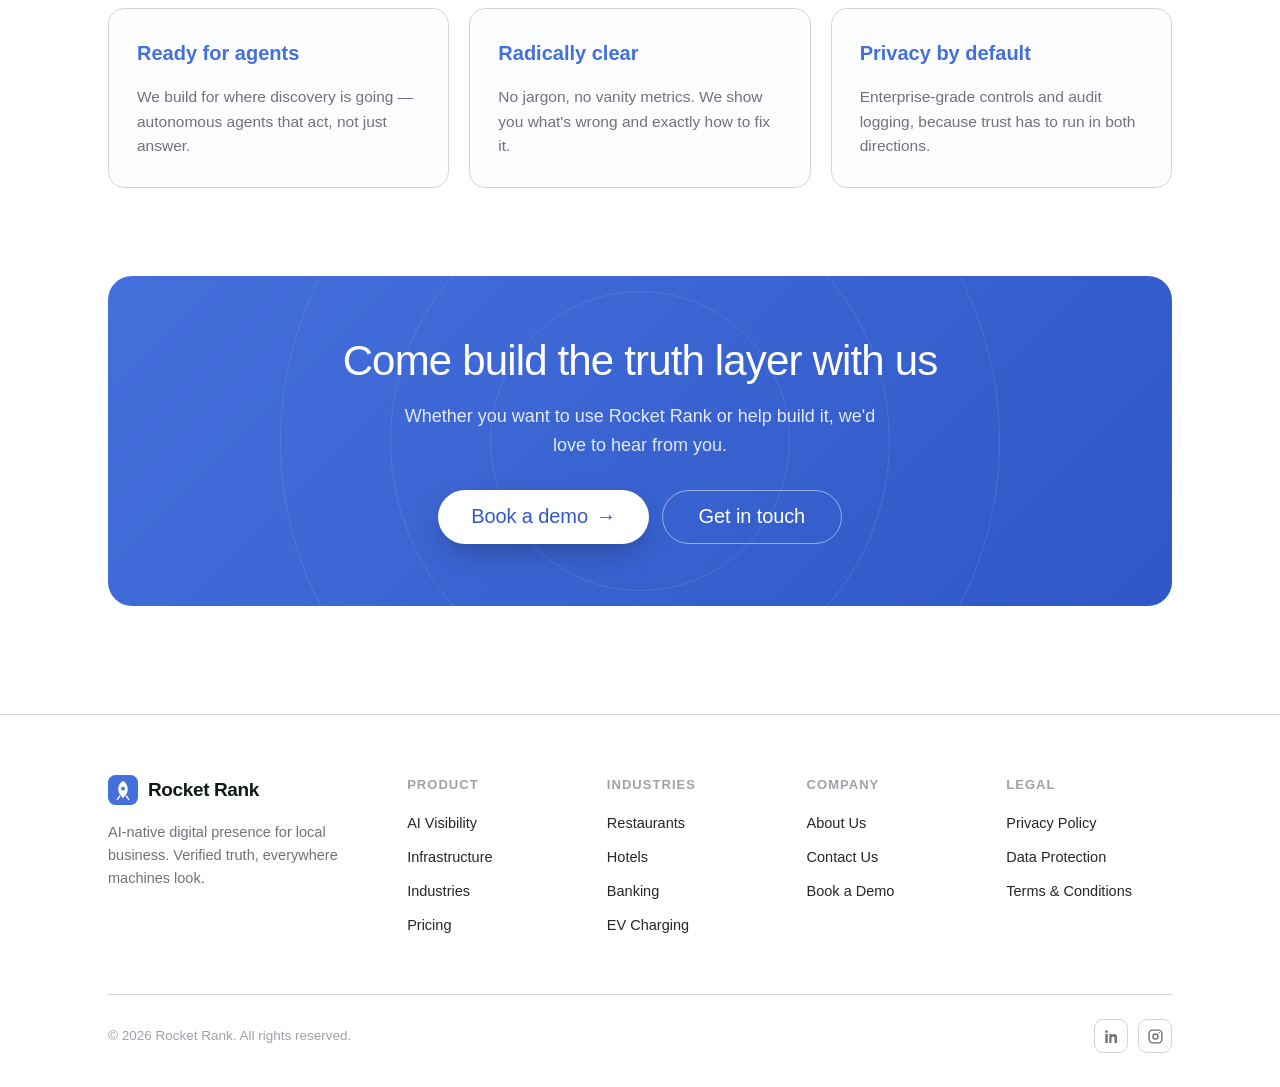
==== commit f76efd88: "Rebrand back to Rocket Rank Co-Authored-By: Claude Opus 5.5 <noreply@anthropic.com>" ====
--- a/about.html
+++ b/about.html
@@ -3,15 +3,15 @@
 <head>
 <meta charset="utf-8">
 <meta name="viewport" content="width=device-width, initial-scale=1">
-<title>About — PointBase</title>
-<meta name="description" content="PointBase is building the verified data layer for local business in the age of AI. Our mission: make sure the machines that answer for you tell the truth.">
+<title>About — Rocket Rank</title>
+<meta name="description" content="Rocket Rank is building the verified data layer for local business in the age of AI. Our mission: make sure the machines that answer for you tell the truth.">
 <link rel="icon" href="data:image/svg+xml,<svg xmlns='http://www.w3.org/2000/svg' viewBox='0 0 100 100'><text y='.9em' font-size='90'>🚀</text></svg>">
 <link rel="stylesheet" href="assets/styles.css">
 </head>
 <body>
 <header class="nav">
   <div class="wrap nav-inner">
-    <a class="brand" href="index.html"><svg class="mark" viewBox="0 0 32 32" fill="none" aria-hidden="true"><rect width="32" height="32" rx="8" fill="var(--accent)"/><path d="M16 6c3.4 2 5 5.4 5 9.2 0 2.2-.7 4-1.7 5.4l-3.3 4.2-3.3-4.2c-1-1.4-1.7-3.2-1.7-5.4C11 11.4 12.6 8 16 6Z" fill="#fff"/><circle cx="16" cy="14.4" r="2" fill="var(--accent)"/><path d="M12.4 22.5 10 26M19.6 22.5 22 26" stroke="#fff" stroke-width="1.6" stroke-linecap="round"/></svg> PointBase</a>
+    <a class="brand" href="index.html"><svg class="mark" viewBox="0 0 32 32" fill="none" aria-hidden="true"><rect width="32" height="32" rx="8" fill="var(--accent)"/><path d="M16 6c3.4 2 5 5.4 5 9.2 0 2.2-.7 4-1.7 5.4l-3.3 4.2-3.3-4.2c-1-1.4-1.7-3.2-1.7-5.4C11 11.4 12.6 8 16 6Z" fill="#fff"/><circle cx="16" cy="14.4" r="2" fill="var(--accent)"/><path d="M12.4 22.5 10 26M19.6 22.5 22 26" stroke="#fff" stroke-width="1.6" stroke-linecap="round"/></svg> Rocket Rank</a>
     <nav class="nav-links">
       <a href="ai-visibility.html">AI Visibility</a>
       <a href="infrastructure.html">Infrastructure</a>
@@ -31,7 +31,7 @@
     <div class="wrap">
       <span class="eyebrow">About us</span>
       <h1>Truth is the new ranking signal</h1>
-      <p class="lede">We started PointBase because the way people find local businesses is changing faster than the tools businesses use to be found. Assistants now answer on your behalf — and they're only as good as the data they can trust. We make that data trustworthy.</p>
+      <p class="lede">We started Rocket Rank because the way people find local businesses is changing faster than the tools businesses use to be found. Assistants now answer on your behalf — and they're only as good as the data they can trust. We make that data trustworthy.</p>
     </div>
   </section>
 
@@ -40,7 +40,7 @@
       <div class="band">
         <div class="glow"></div>
         <div class="band-grid">
-          <div class="stat"><div class="n">1,500<span class="u">+</span></div><div class="l">locations keep their truth live with PointBase</div></div>
+          <div class="stat"><div class="n">1,500<span class="u">+</span></div><div class="l">locations keep their truth live with Rocket Rank</div></div>
           <div class="stat"><div class="n">43</div><div class="l">countries where our customers operate</div></div>
           <div class="stat"><div class="n">40<span class="u">+</span></div><div class="l">platforms and directories we sync</div></div>
           <div class="stat"><div class="n">2024</div><div class="l">the year we set out to fix local data for good</div></div>
@@ -55,7 +55,7 @@
         <span class="eyebrow">Our mission</span>
         <h2 style="font-size:clamp(28px,3.4vw,40px);margin-top:16px;">Make the machines that answer for you tell the truth</h2>
         <p class="lede" style="margin-top:18px;">For two decades, being found meant ranking on a page of links. That era is ending. Customers ask a question and get a single answer — from a model that decided, on their behalf, which business to trust.</p>
-        <p style="margin-top:16px;color:var(--muted);">We believe every business deserves to be represented accurately in that answer, no matter its size. PointBase gives owners and multi-location brands one place to verify their facts and one signal that flows to every system that matters — so the truth about your business travels with it, wherever AI takes it.</p>
+        <p style="margin-top:16px;color:var(--muted);">We believe every business deserves to be represented accurately in that answer, no matter its size. Rocket Rank gives owners and multi-location brands one place to verify their facts and one signal that flows to every system that matters — so the truth about your business travels with it, wherever AI takes it.</p>
       </div>
       <div class="visual">
         <div class="truth">
@@ -87,20 +87,20 @@
   </section>
 
   <section style="padding-top:0;">
-    <div class="wrap"><div class="cta-band"><div class="rings"><span style="width:300px;height:300px;"></span><span style="width:500px;height:500px;"></span><span style="width:720px;height:720px;"></span></div><h2>Come build the truth layer with us</h2><p>Whether you want to use PointBase or help build it, we'd love to hear from you.</p><div class="cta-actions"><a class="btn btn-primary btn-lg" href="demo.html">Book a demo <span class="arrow">→</span></a><a class="btn btn-ghost btn-lg" href="contact.html">Get in touch</a></div></div></div>
+    <div class="wrap"><div class="cta-band"><div class="rings"><span style="width:300px;height:300px;"></span><span style="width:500px;height:500px;"></span><span style="width:720px;height:720px;"></span></div><h2>Come build the truth layer with us</h2><p>Whether you want to use Rocket Rank or help build it, we'd love to hear from you.</p><div class="cta-actions"><a class="btn btn-primary btn-lg" href="demo.html">Book a demo <span class="arrow">→</span></a><a class="btn btn-ghost btn-lg" href="contact.html">Get in touch</a></div></div></div>
   </section>
 </main>
 
 <footer>
   <div class="wrap">
     <div class="foot-grid">
-      <div class="foot-brand"><a class="brand" href="index.html"><svg class="mark" viewBox="0 0 32 32" fill="none" aria-hidden="true"><rect width="32" height="32" rx="8" fill="var(--accent)"/><path d="M16 6c3.4 2 5 5.4 5 9.2 0 2.2-.7 4-1.7 5.4l-3.3 4.2-3.3-4.2c-1-1.4-1.7-3.2-1.7-5.4C11 11.4 12.6 8 16 6Z" fill="#fff"/><circle cx="16" cy="14.4" r="2" fill="var(--accent)"/><path d="M12.4 22.5 10 26M19.6 22.5 22 26" stroke="#fff" stroke-width="1.6" stroke-linecap="round"/></svg> PointBase</a><p>AI-native digital presence for local business. Verified truth, everywhere machines look.</p></div>
+      <div class="foot-brand"><a class="brand" href="index.html"><svg class="mark" viewBox="0 0 32 32" fill="none" aria-hidden="true"><rect width="32" height="32" rx="8" fill="var(--accent)"/><path d="M16 6c3.4 2 5 5.4 5 9.2 0 2.2-.7 4-1.7 5.4l-3.3 4.2-3.3-4.2c-1-1.4-1.7-3.2-1.7-5.4C11 11.4 12.6 8 16 6Z" fill="#fff"/><circle cx="16" cy="14.4" r="2" fill="var(--accent)"/><path d="M12.4 22.5 10 26M19.6 22.5 22 26" stroke="#fff" stroke-width="1.6" stroke-linecap="round"/></svg> Rocket Rank</a><p>AI-native digital presence for local business. Verified truth, everywhere machines look.</p></div>
       <div class="foot-col"><h5>Product</h5><a href="ai-visibility.html">AI Visibility</a><a href="infrastructure.html">Infrastructure</a><a href="industries.html">Industries</a><a href="pricing.html">Pricing</a></div>
       <div class="foot-col"><h5>Industries</h5><a href="industries.html">Restaurants</a><a href="industries.html">Hotels</a><a href="industries.html">Banking</a><a href="industries.html">EV Charging</a></div>
       <div class="foot-col"><h5>Company</h5><a href="about.html">About Us</a><a href="contact.html">Contact Us</a><a href="demo.html">Book a Demo</a></div>
       <div class="foot-col"><h5>Legal</h5><a href="#">Privacy Policy</a><a href="#">Data Protection</a><a href="#">Terms &amp; Conditions</a></div>
     </div>
-    <div class="foot-bottom"><p>© 2026 PointBase. All rights reserved.</p><div class="socials"><a href="#" aria-label="LinkedIn"><svg width="17" height="17" viewBox="0 0 24 24" fill="currentColor"><path d="M6.94 5a2 2 0 1 1-4 0 2 2 0 0 1 4 0ZM3.2 8.5h3.5V21H3.2V8.5Zm5.7 0h3.35v1.7h.05c.47-.85 1.6-1.75 3.3-1.75 3.53 0 4.18 2.2 4.18 5.07V21h-3.5v-5.9c0-1.4-.03-3.2-2-3.2-2 0-2.3 1.53-2.3 3.1V21H8.9V8.5Z"/></svg></a><a href="#" aria-label="Instagram"><svg width="17" height="17" viewBox="0 0 24 24" fill="none" stroke="currentColor" stroke-width="2"><rect x="3" y="3" width="18" height="18" rx="5"/><circle cx="12" cy="12" r="3.6"/><circle cx="17.2" cy="6.8" r="1.1" fill="currentColor" stroke="none"/></svg></a></div></div>
+    <div class="foot-bottom"><p>© 2026 Rocket Rank. All rights reserved.</p><div class="socials"><a href="#" aria-label="LinkedIn"><svg width="17" height="17" viewBox="0 0 24 24" fill="currentColor"><path d="M6.94 5a2 2 0 1 1-4 0 2 2 0 0 1 4 0ZM3.2 8.5h3.5V21H3.2V8.5Zm5.7 0h3.35v1.7h.05c.47-.85 1.6-1.75 3.3-1.75 3.53 0 4.18 2.2 4.18 5.07V21h-3.5v-5.9c0-1.4-.03-3.2-2-3.2-2 0-2.3 1.53-2.3 3.1V21H8.9V8.5Z"/></svg></a><a href="#" aria-label="Instagram"><svg width="17" height="17" viewBox="0 0 24 24" fill="none" stroke="currentColor" stroke-width="2"><rect x="3" y="3" width="18" height="18" rx="5"/><circle cx="12" cy="12" r="3.6"/><circle cx="17.2" cy="6.8" r="1.1" fill="currentColor" stroke="none"/></svg></a></div></div>
   </div>
 </footer>
 </body>
--- a/assets/styles.css
+++ b/assets/styles.css
@@ -1,4 +1,4 @@
-/* PointBase — shared styles (Obenan-matched palette, light only) */
+/* Rocket Rank — shared styles (Obenan-matched palette, light only) */
 :root {
   --ground:#FFFFFF; --surface:#FFFFFF; --surface-2:#F7F7F7; --card:#FCFDFF;
   --ink:#11181C; --ink-2:#26262B; --muted:#71717A; --faint:#A1A1AA;
